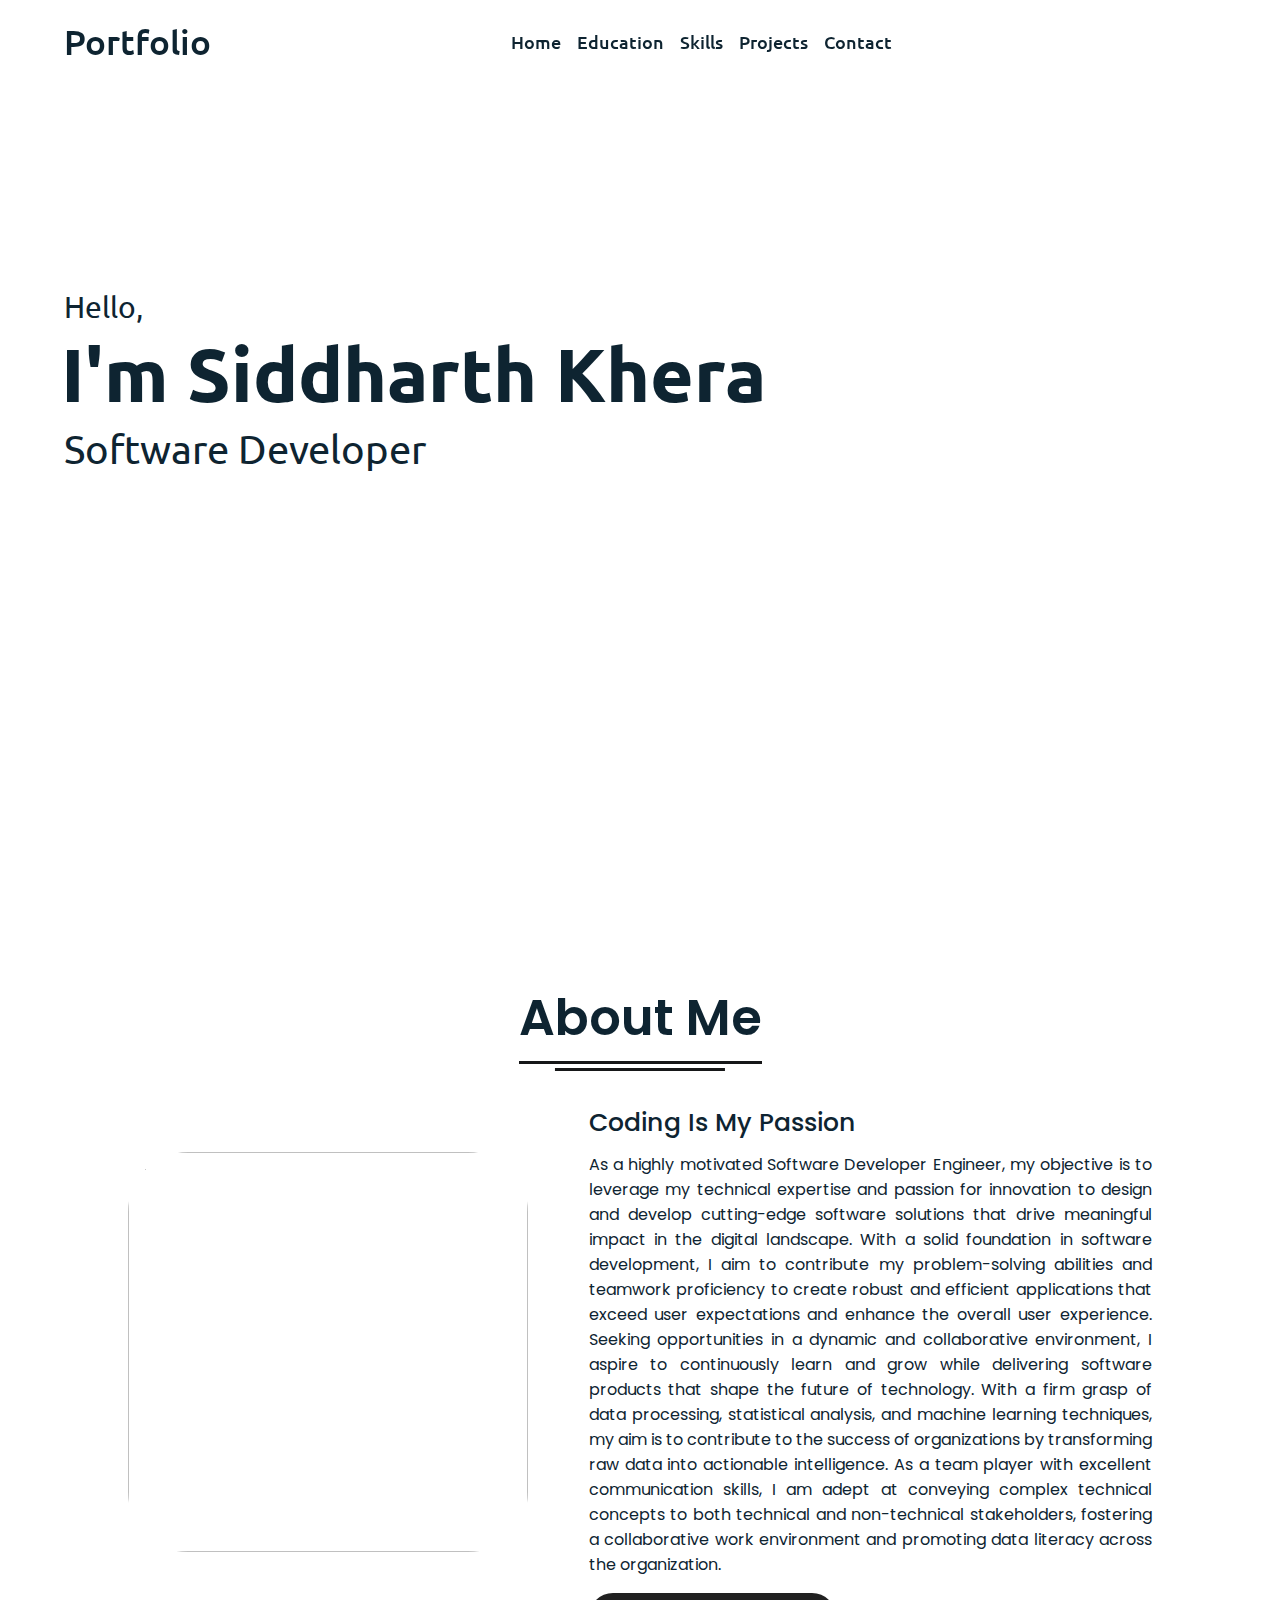
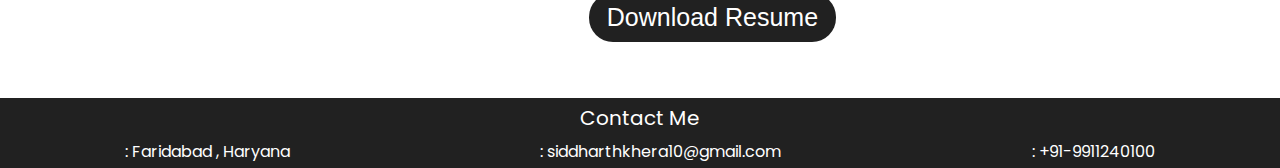
==== index.html @ f9340d4c "Commit" ====
<!DOCTYPE html>
<html lang="en" dir="ltr">
  <head>
    <meta charset="UTF-8" />
    <title>Siddharth Khera</title>
    <link rel="stylesheet" href="style.css" />
    <link rel="stylesheet" href="https://cdnjs.cloudflare.com/ajax/libs/font-awesome/6.4.0/css/all.min.css" integrity="sha512-iecdLmaskl7CVkqkXNQ/ZH/XLlvWZOJyj7Yy7tcenmpD1ypASozpmT/E0iPtmFIB46ZmdtAc9eNBvH0H/ZpiBw==" crossorigin="anonymous" referrerpolicy="no-referrer" />
    <meta name="viewport" content="width=device-width, initial-scale=1.0" />
  </head>
  <body>
    <div class="scroll-button">
      <a href="#home"><i class="fas fa-arrow-up"></i></a>
    </div>
    <nav>
      <div class="navbar">
        <div class="logo"><a href="#">Portfolio</a></div>
        <ul class="menu">
          <li><a href="#home">Home</a></li>
          <li><a href="about.html">Education</a></li>
          <li><a href="skills.html">Skills</a></li>
          <li><a href="projects.html">Projects</a></li>
          <li><a href="#contact">Contact</a></li>
          <div class="cancel-btn">
            <i class="fas fa-times"></i>
          </div>
        </ul>
        <div class="media-icons">
          <a href="https://www.linkedin.com/in/siddharth-khera-516222218" target="_blank"><i class="fa-brands fa-linkedin fa-lg"></i></a>
          <a href="https://github.com/siddhahahrthh" target="_blank"><i class="fa-brands fa-github fa-lg"></i></a>
        </div>
      </div>
      <div class="menu-btn">
        <i class="fas fa-bars"></i>
      </div>
    </nav>

    <section class="home" id="home">
      <div class="home-content">
        <div class="text">
          <div class="text-one">Hello,</div>
          <div class="text-two">I'm Siddharth Khera</div>
          <div class="text-three">Software Developer </div>
        </div>
      </div>
    </section>

    <section class="about" id="about">
      <div class="content">
        <div class="title"><span>About Me</span></div>
        <div class="about-details">
          <div class="left">
            <img src="images/about.jpg" alt="" />
          </div>
          <div class="right">
            <div class="topic">Coding Is My Passion</div>
            <p>
              As a highly motivated Software Developer Engineer, my objective is to leverage my technical expertise and passion for innovation to design and develop cutting-edge software solutions that drive meaningful impact in the digital landscape. With a solid foundation in software development, I aim to contribute my problem-solving abilities and teamwork proficiency to create robust and efficient applications that exceed user expectations and enhance the overall user experience. Seeking opportunities in a dynamic and collaborative environment, I aspire to continuously learn and grow while delivering software products that shape the future of technology. With a firm grasp of data processing, statistical analysis, and machine learning techniques, my aim is to contribute to the success of organizations by transforming raw data into actionable intelligence. As a team player with excellent communication skills, I am adept at conveying complex technical concepts to both technical and non-technical stakeholders, fostering a collaborative work environment and promoting data literacy across the organization.
            </p>
            <div class="button">
              <button><a class=" downloadbut" href="Images/Resume_Siddharth.pdf" download>
                Download Resume
            </a></button>
            </div>
          </div>
        </div>
      </div>
    </section>

   <footer>
    <div class="contact" id="contact">
        <div class="conc" >Contact Me</div>
        <div class="details"> 
          <div class="loc"> <i class="fa-solid fa-location-dot" style="color: #ffffff;"></i> : Faridabad , Haryana </div>
          <div class="email"> <i class="fa-regular fa-envelope" style="color: #ffffff;"></i> : siddharthkhera10@gmail.com </div>
          <div class="number"><i class="fa-solid fa-phone" style="color: #ffffff;"></i> : +91-9911240100 </div>
        </div>
        </div>
      </footer>
    <script src="script.js"></script>
  </body>
</html>
---- style.css ----
@import url('https://fonts.googleapis.com/css2?family=Poppins:wght@400;500;600;700&family=Ubuntu:wght@400;500;700&display=swap');
*{
  margin: 0;
  padding: 0;
  box-sizing: border-box;
  text-decoration: none;
  scroll-behavior: smooth;
}
body {
  min-height: 100vh;
  display: flex;
  flex-direction: column;
}
::-webkit-scrollbar {
    width: 10px;
}
::-webkit-scrollbar-track {
    background: #f1f1f1;
}
::-webkit-scrollbar-thumb {
    background: #262627;
    border-radius: 12px;
    transition: all 0.3s ease;
}

::-webkit-scrollbar-thumb:hover {
    background: #4070f4;
}

nav{
  position: fixed;
  width: 100%;
  padding: 20px 0;
  z-index: 998;
  transition: all 0.3s ease;
  font-family: 'Ubuntu', sans-serif;
}
nav.sticky{
  background: #212121;
  padding: 13px 0;
}
nav .navbar{
  width: 90%;
  display: flex;
  justify-content: space-between;
  align-items: center;
  margin: auto;
}
nav .navbar .logo a{
  font-weight: 500;
  font-size: 35px;
  color: #0E2431;
}
nav.sticky .navbar .logo a{
  color: #fff;
}
nav .navbar .menu{
  display: flex;
  position: relative;
}
nav .navbar .menu li{
  list-style: none;
  margin: 0 8px;
}
.navbar .menu a{
  font-size: 18px;
  font-weight: 500;
  color: #0E2431;
  padding: 6px 0;
  transition: all 0.4s ease;
}
.navbar .menu a:hover{
  color: #4070f4;
}
nav.sticky .menu a{
  color: #FFF;
}
nav.sticky .menu a:hover{
  color: #2799dc;
}
.navbar .media-icons a{
  color: #0E2431;
  font-size: 18px;
  margin: 0 6px;
}
.navbar .media-icons a:hover{
  color: #4070f4;
}
nav.sticky .media-icons a:hover{
  color: #2799dc;
}
nav.sticky .media-icons a{
  color: #FFF;
}

nav .menu-btn,
.navbar .menu .cancel-btn{
  position: absolute;
  color: #fff;
  right: 30px;
  top: 20px;
  font-size: 20px;
  cursor: pointer;
  transition: all 0.3s ease;
  display: none;
}
nav .menu-btn{
  color: #000000;
}
nav.sticky .menu-btn{
  color: #FFF;
}
.navbar .menu .menu-btn{
  color: #fff;
}

.home{
  height: 100vh;
  width: 100%;
  background: url("images/img9.jpeg") no-repeat;
  background-size: cover;
  background-position: center;
  background-attachment: fixed;
  font-family: 'Ubuntu', sans-serif;
}
.home .text{
  margin-bottom: 15%;
}
.home .home-content{
  width: 90%;
  height: 100%;
  margin:auto;
  display: flex;
  flex-direction: column;
  justify-content: center;
}
.home .text-one{
  font-size: 30px;
  color: #0E2431;
}
.home .text-two{
  color: #0E2431;
  font-size: 75px;
  font-weight: 600;
  margin-left: -3px;
}
.home .text-three{
  font-size: 40px;
  margin: 5px 0;
  color: #0E2431;
}
.home .text-four{
  font-size: 23px;
  margin: 5px 0;
  color: #0E2431;
}
.home .button{
  margin: 14px 0;
}
.home .button button{
  outline: none;
  padding: 8px 16px;
  border-radius: 15px;
  font-size: 25px;
  font-weight: 400;
  background: #4070f4;
  color: #fff;
  cursor: pointer;
  border: 2px solid transparent;
  transition: all 0.4s ease;
}
.home .button button:hover{
  border-color: #4070f4;
  background-color: #fff;
  color: #4070f4;
}
section{
  padding-top: 40px;
}
section .content{
  width: 80%;
  margin: 40px auto;
  font-family: 'Poppins', sans-serif;
}
.about .about-details{
  display: flex;
  justify-content: space-between;
  align-items: center;
}
section .title{
  display: flex;
  justify-content: center;
  margin-bottom: 40px;
}
section .title span{
  color: #0E2431;
  font-size: 50px;
  font-weight: 600;
  position: relative;
  padding-bottom: 8px;
}
section .title span::before,
section .title span::after{
  content: '';
  position: absolute;
  height: 3px;
  width: 100%;
  background: #161718;
  left: 0;
  bottom: 0;
}
section .title span::after{
  bottom: -7px;
  width: 70%;
  left: 50%;
  transform: translateX(-50%);
}
.about .about-details .left{
  width: 45%;
}
.about .left{
  margin-bottom: 5%;
}
.about .left img{
  height: 400px;
  width: 400px;
  object-fit: cover;
  border-radius: 15%;
}
.about-details .right{
  width: 55%;
}
section  .topic{
  color: #0E2431;
  font-size: 25px;
  font-weight: 500;
  margin-bottom: 10px;
}
.topic1{
  color: #0E2431;
  font-size: 25px;
  font-weight: 500;
}
.topic2{
  color: #0E2431;
  font-size: 18px;
  font-weight: 500;
}
.about-details .right p{
  text-align: justify;
  color: #0E2431;
}
section .button{
  margin: 16px 0;
}
section .button button{
  outline: none;
  padding: 8px 16px;
  border-radius: 24px;
  font-size: 25px;
  font-weight: 400;
  background: #212121;
  color: #fff;
  border: 2px solid transparent;
  cursor: pointer;
  transition: all 0.4s ease;
}
section .button button:hover{
  border-color: #4070f4;
  background-color: #fff;
  color: #4070f4;
}

 /* My Skills CSS */
 .skills {
  max-width: 90rem;
  margin: auto;
  margin-top: 2.5rem;
  display: flex;
  justify-content: center;
  font-family: 'Poppins', sans-serif;
}

.skill-header {
  margin-bottom: 1rem;
  text-align: center;
  font-family: Marker Felt;
  font-size: 30px;
}
.skills-wrapper {
  background-color: #fff;
  border-radius: 11px;
  box-shadow: 0 3px 10px black;
  padding: 20px;
  margin: 10px;
  width:1000px;
}
.skills-wrapper img {
  background-color: #fff;
  border-radius: 11px;
  box-shadow: 0 3px 10px black;
  padding: 20px;
  margin: 10px;
}
.row1
{
  display: flex;
  justify-content: center;
}
.iconbox
{
  width: 10rem;
  height: 11.25rem;
}
.icon {
  width: 11.875rem;
  height: 11.25rem;
}
.iconbox2
{
  width: 17rem;
  height: 11.25rem;
}
.icon-card {
  background-color: #fff;
  border-radius: 11px;
  box-shadow: 0 3px 10px var(--secondary-shadow);
  padding: 20px;
  margin: 10px;
}
.techheading
{
  text-align: center;
  font-size: 45px;
  padding-bottom: 8px;
  font-family: papyrus;
}
.services .boxes{
  display: flex;
  flex-wrap: wrap;
  justify-content: space-between;
}
.techdetails{
  position: absolute;
  bottom: 30px;
}
.services .boxes .box{
  margin: 20px 0;
  width: calc(100% / 3 - 20px);
  text-align: center;
  border-radius: 12px;
  padding: 30px 10px;
  box-shadow: 0 5px 10px rgba(0, 0, 0, 0.12);
  cursor: default;
  transition: all 0.4s ease;
  position: relative;
}
.services .boxes .box:hover{
  background: #4070f4;
  color: #fff;
}
.services .boxes .box .icon{
  height: 50px;
  width: 50px;
  background: #212121;
  border-radius: 50%;
  text-align: center;
  line-height: 50px;
  font-size: 18px;
  color: #fff;
  margin: 0 auto 10px auto;
  transition: all 0.4s ease;
}
.boxes .box:hover .icon{
  background-color: #fff;
  color: #4070f4;
}
.services .boxes .box:hover .topic,
.services .boxes .box:hover p{
  color: #0E2431;
  transition: all 0.4s ease;
}
.services .boxes .box:hover .topic,
.services .boxes .box:hover p{
  color: #fff;
}

/* Projects */

.projects {
  padding: 32px 0;
  margin-top: 2rem;
}

.project-pic {
  width: 90%;
  height: 30%;
  border-radius: 5%;
  margin-bottom: 10px;
}

.projects-container {
  display: flex;
  align-items: center;
  justify-content: center;
}
.projects-title {
  text-align: center;
  margin-bottom: 25px;
}

.project-container {
  width: 21.875rem;
  height: 500px;
  padding: 1rem;
  position: relative;
  text-align: center;
}
.project-container p {
  padding: 0.4rem;

}

.project-title {
  margin-bottom: black;
}

.project-details {
  margin-top: 10 px ;
}
.project-link{
  font: rgba(28, 148, 246, 0.836);
  position: absolute;
  bottom: 10px;
  width: 85%;
  text-align: center;

}
.project-card {
  background-color: #fff;
  border-radius: 11px;
  box-shadow: 0 3px 10px black;
  padding: 20px;
  margin: 10px;
}

/*Education*/

.ed{
  display: flex;
  justify-content: space-between;
  flex-wrap: wrap;
  padding-top: 40px;
  padding-bottom: 40px;
}
.break {
  flex-basis: 100%;
  height: 0;
}

/* Footer and Contact */


.contact{
  background: #212121;
  height: 70px;
  position: relative;
}
.details{
  display: flex;
  justify-content: space-around;
  color: #ffffff;
  padding-top: 6px;
}
.conc{
  color: #ffffff;
  font-size: 20px;
  font-weight: 400;
  text-align: center;
  padding-top: 5px;
}

footer{
  background: #212121;
  font-family: 'Poppins', sans-serif;
  margin-top: auto;
}

.scroll-button a{
  position: fixed;
  bottom: 20px;
  right: 20px;
  color: #fff;
  background: #484949;
  padding: 7px 12px;;
  font-size: 18px;
  border-radius: 6px;
  box-shadow: rgba(0, 0, 0, 0.15);
  display: none;
}
.downloadbut
{
  color: #fff;
}

@media (max-width: 1190px) {
  section .content{
    width: 85%;
  }
}
@media (max-width: 1000px) {
  .about .about-details{
    justify-content: center;
    flex-direction: column;
  }
  .about .about-details .left{
    display: flex;
    justify-content: center;
    width: 100%;
  }
  .about-details .right{
    width: 90%;
    margin: 40px 0;
  }
  .services .boxes .box{
    margin: 20px 0;
    width: calc(100% / 2 - 20px);
  }
}
@media (max-width: 900px) {
  .about .left img{
    height: 350px;
    width: 350px;
  }
}

@media (max-width: 750px) {
  nav .navbar{
    width: 90%;
  }
  nav .navbar .menu{
    position: fixed;
    left: -100%;
    top: 0;
    background: #0E2431;
    height: 100vh;
    max-width: 400px;
    width: 100%;
    padding-top: 60px;
    flex-direction: column;
    align-items: center;
    transition: all 0.5s ease;
  }
  .navbar.active .menu{
    left: 0;
  }
  nav .navbar .menu a{
    font-size: 23px;
    display: block;
    color: #fff;
    margin: 10px 0;
  }
  nav.sticky .menu a:hover{
    color: #4070f4;
  }
  nav .navbar .media-icons{
    display: none;
  }
  nav .menu-btn,
  .navbar .menu .cancel-btn{
    display: block;
  }
  .home .text-two{
    font-size: 65px;
  }
  .home .text-three{
    font-size: 35px;
  }
  .skills .skills-details{
    align-items: center;
    justify-content: center;
    flex-direction: column;
  }
  .skills-details .text{
    width: 100%;
    margin-bottom: 50px;
  }
  .skills-details .boxes{
    justify-content: center;
    align-items: center;
    width: 100%;
  }
  .services .boxes .box{
    margin: 20px 0;
    width: 100%;
  }
  .contact .text{
    width: 100%;
}
}

@media (max-width: 500px){
  .home .text-two{
    font-size: 55px;
  }
  .home .text-three{
    font-size: 33px;
  }
  .skills-details .boxes .per{
    font-size: 50px;
    color: #4070f4;
  }
}
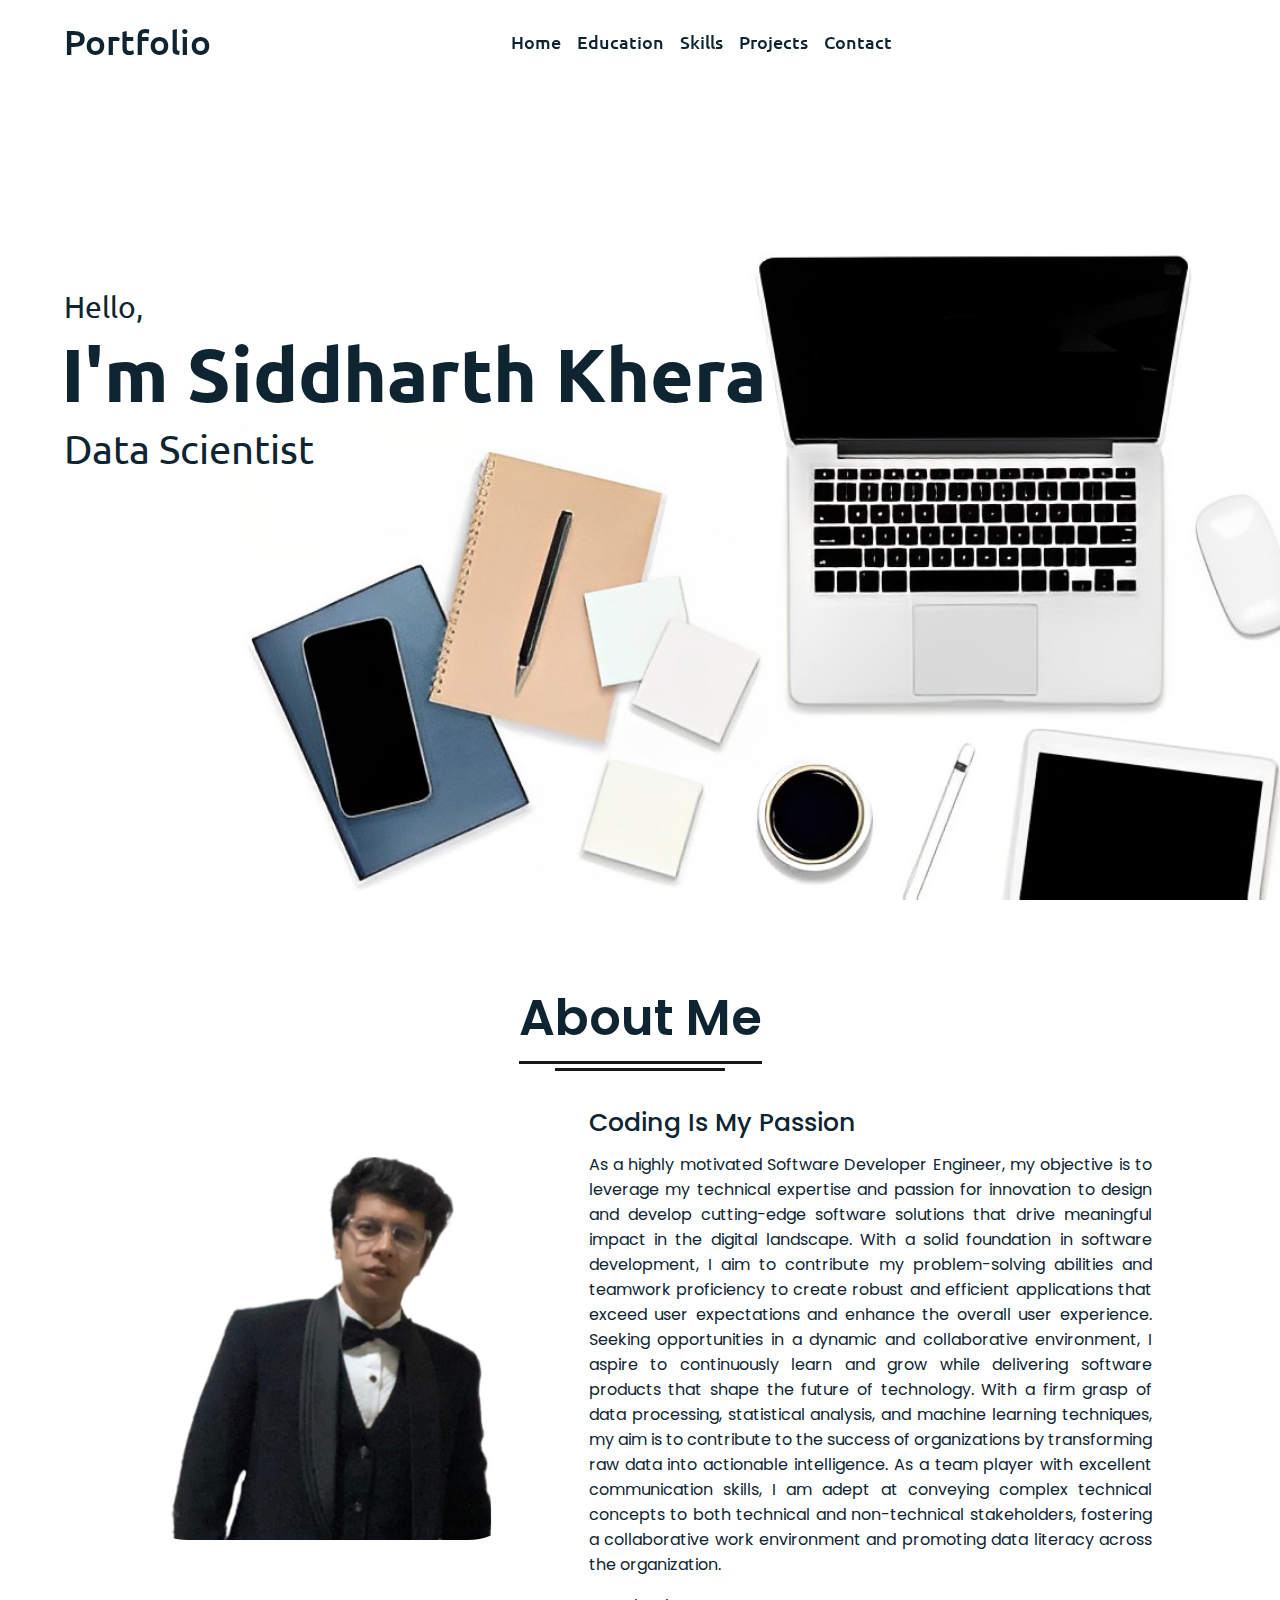
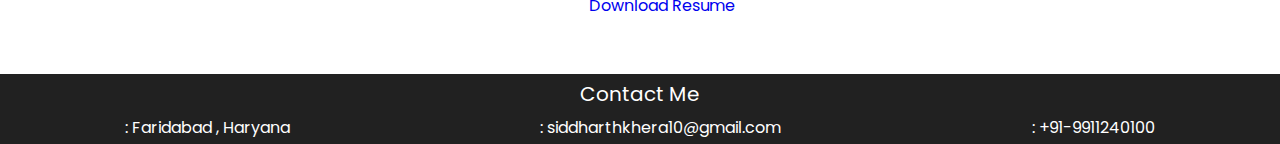
==== commit 959f60ae: "Update index.html" ====
--- a/index.html
+++ b/index.html
@@ -39,7 +39,7 @@
         <div class="text">
           <div class="text-one">Hello,</div>
           <div class="text-two">I'm Siddharth Khera</div>
-          <div class="text-three">Software Developer </div>
+          <div class="text-three">Data Scientist </div>
         </div>
       </div>
     </section>
@@ -49,7 +49,7 @@
         <div class="title"><span>About Me</span></div>
         <div class="about-details">
           <div class="left">
-            <img src="images/about.jpg" alt="" />
+            <img src="Images/about.jpg" alt="" />
           </div>
           <div class="right">
             <div class="topic">Coding Is My Passion</div>
@@ -57,9 +57,9 @@
               As a highly motivated Software Developer Engineer, my objective is to leverage my technical expertise and passion for innovation to design and develop cutting-edge software solutions that drive meaningful impact in the digital landscape. With a solid foundation in software development, I aim to contribute my problem-solving abilities and teamwork proficiency to create robust and efficient applications that exceed user expectations and enhance the overall user experience. Seeking opportunities in a dynamic and collaborative environment, I aspire to continuously learn and grow while delivering software products that shape the future of technology. With a firm grasp of data processing, statistical analysis, and machine learning techniques, my aim is to contribute to the success of organizations by transforming raw data into actionable intelligence. As a team player with excellent communication skills, I am adept at conveying complex technical concepts to both technical and non-technical stakeholders, fostering a collaborative work environment and promoting data literacy across the organization.
             </p>
             <div class="button">
-              <button><a class=" downloadbut" href="Images/Resume_Siddharth.pdf" download>
+              <a href="Images/Resume_Siddharth.pdf" download>
                 Download Resume
-            </a></button>
+            </a>
             </div>
           </div>
         </div>
--- a/style.css
+++ b/style.css
@@ -118,7 +118,7 @@
 .home{
   height: 100vh;
   width: 100%;
-  background: url("images/img9.jpeg") no-repeat;
+  background: url("Images/img9.jpeg") no-repeat;
   background-size: cover;
   background-position: center;
   background-attachment: fixed;
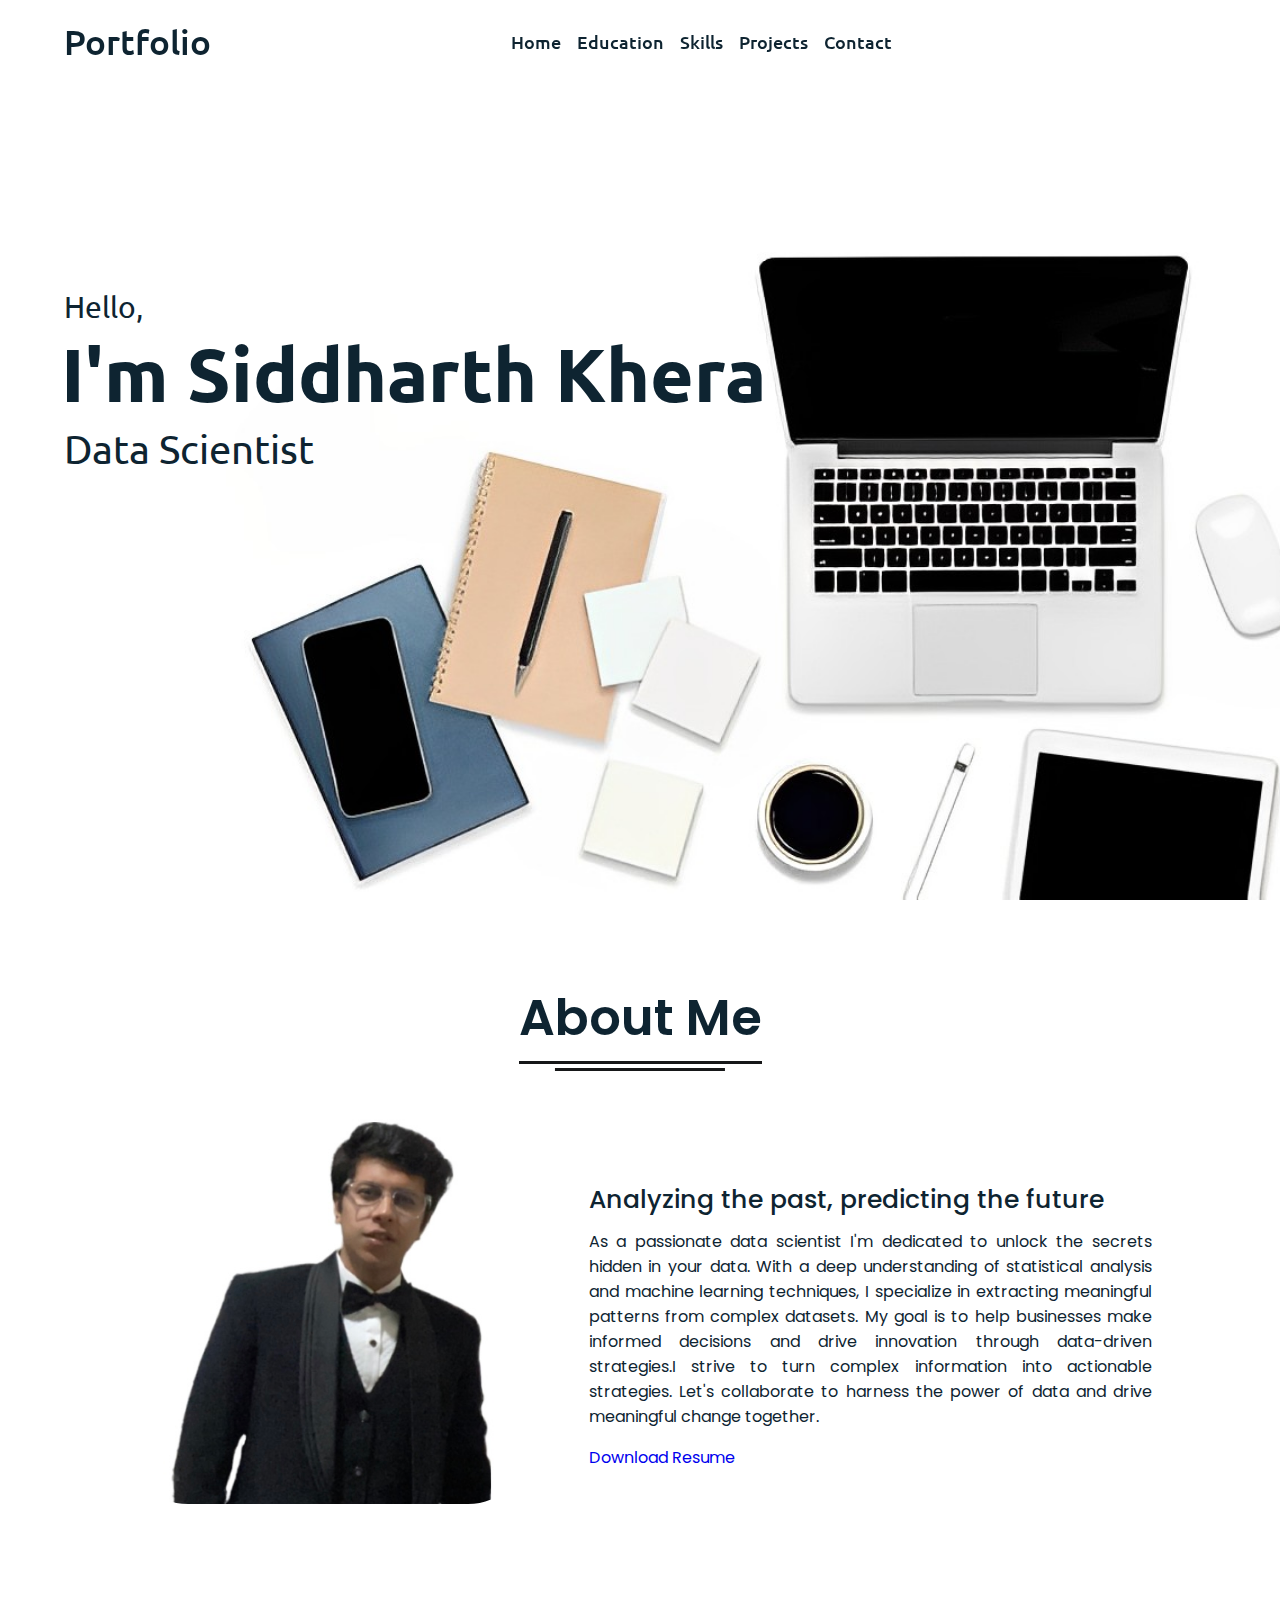
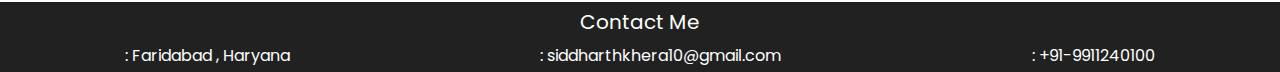
==== commit 5885feef: "Update index.html" ====
--- a/index.html
+++ b/index.html
@@ -52,9 +52,9 @@
             <img src="Images/about.jpg" alt="" />
           </div>
           <div class="right">
-            <div class="topic">Coding Is My Passion</div>
+            <div class="topic">Analyzing the past, predicting the future</div>
             <p>
-              As a highly motivated Software Developer Engineer, my objective is to leverage my technical expertise and passion for innovation to design and develop cutting-edge software solutions that drive meaningful impact in the digital landscape. With a solid foundation in software development, I aim to contribute my problem-solving abilities and teamwork proficiency to create robust and efficient applications that exceed user expectations and enhance the overall user experience. Seeking opportunities in a dynamic and collaborative environment, I aspire to continuously learn and grow while delivering software products that shape the future of technology. With a firm grasp of data processing, statistical analysis, and machine learning techniques, my aim is to contribute to the success of organizations by transforming raw data into actionable intelligence. As a team player with excellent communication skills, I am adept at conveying complex technical concepts to both technical and non-technical stakeholders, fostering a collaborative work environment and promoting data literacy across the organization.
+               As a passionate data scientist I'm dedicated to unlock the secrets hidden in your data. With a deep understanding of statistical analysis and machine learning techniques, I specialize in extracting meaningful patterns from complex datasets. My goal is to help businesses make informed decisions and drive innovation through data-driven strategies.I strive to turn complex information into actionable strategies. Let's collaborate to harness the power of data and drive meaningful change together.
             </p>
             <div class="button">
               <a href="Images/Resume_Siddharth.pdf" download>
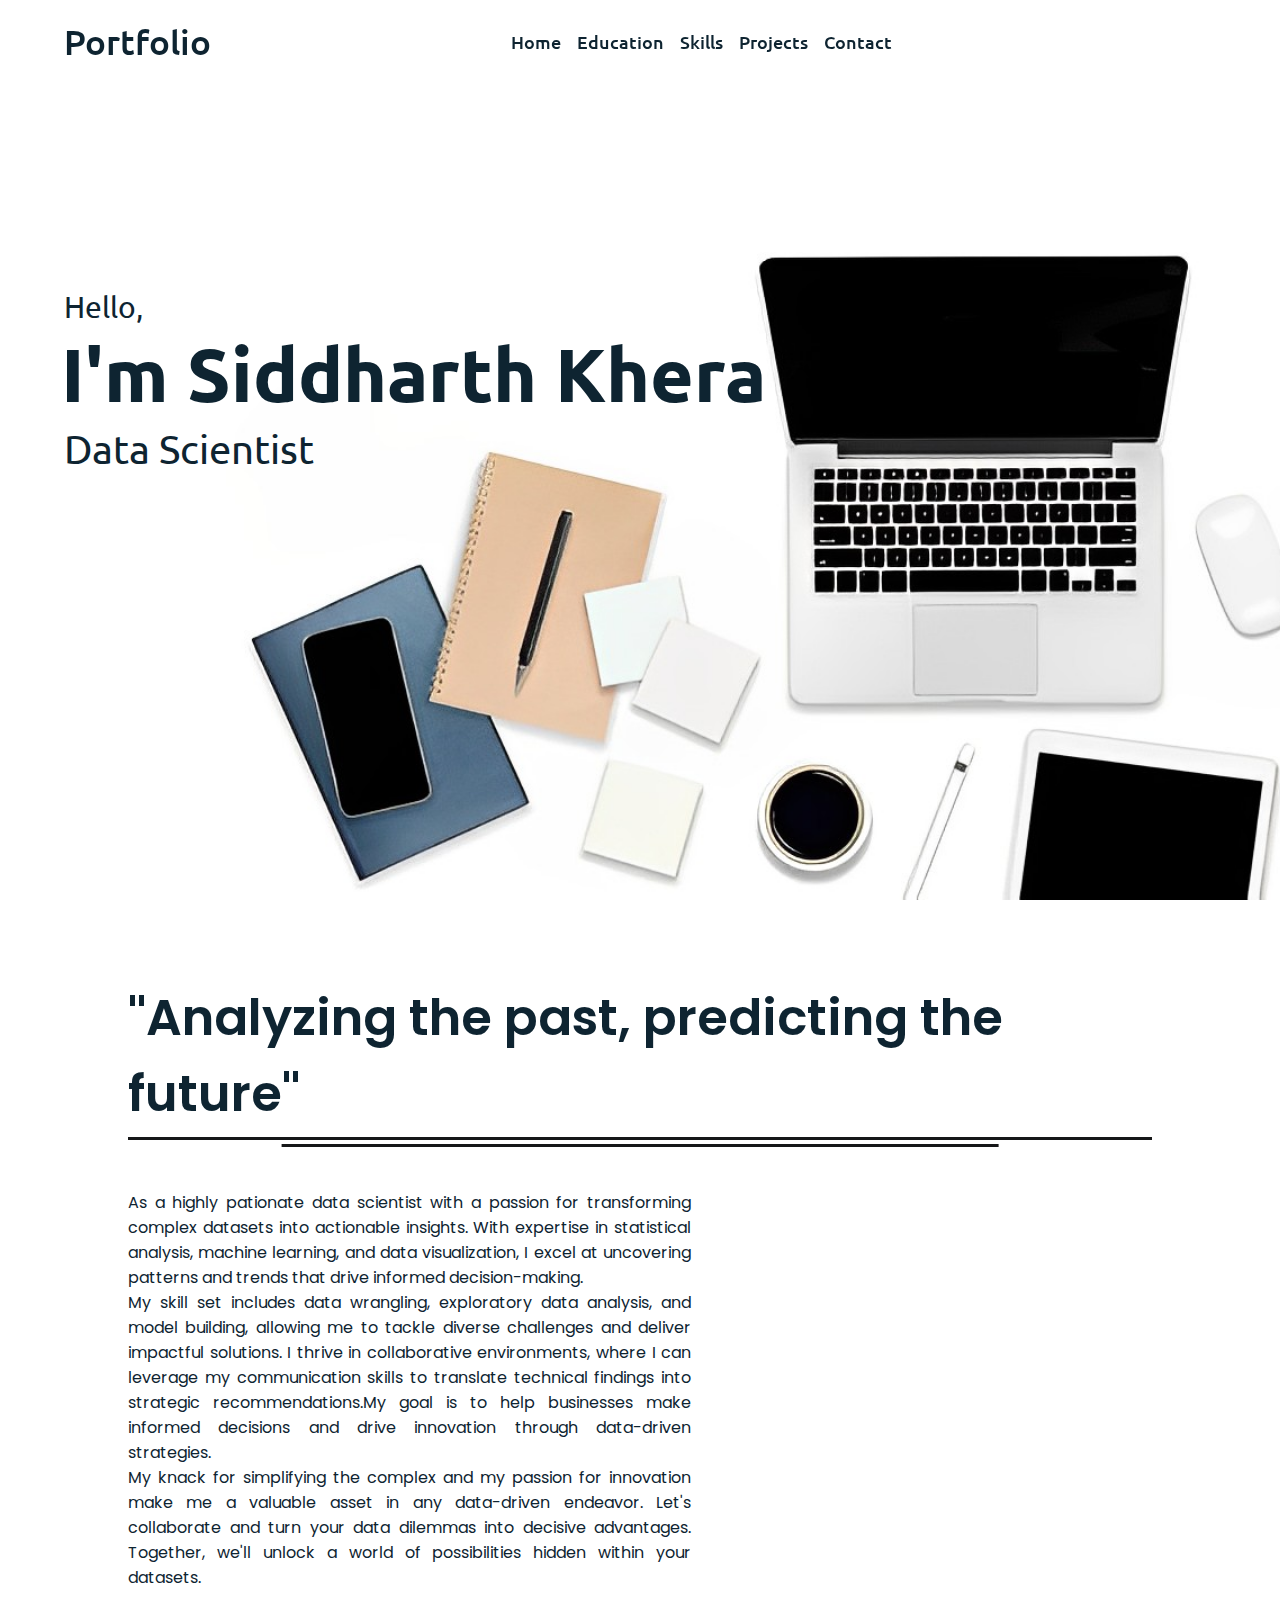
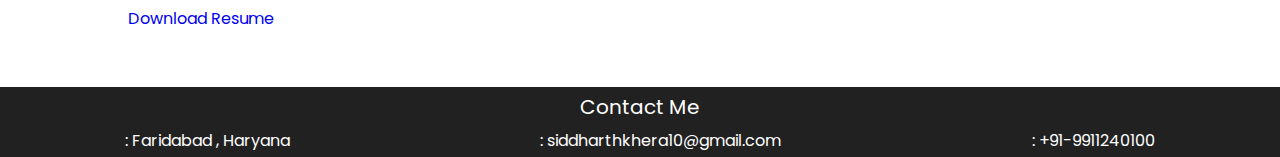
==== commit 996b4a85: "Update index.html" ====
--- a/index.html
+++ b/index.html
@@ -46,15 +46,16 @@
 
     <section class="about" id="about">
       <div class="content">
-        <div class="title"><span>About Me</span></div>
+        <div class="title"><span>"Analyzing the past, predicting the future"</span></div>
         <div class="about-details">
-          <div class="left">
-            <img src="Images/about.jpg" alt="" />
-          </div>
           <div class="right">
-            <div class="topic">Analyzing the past, predicting the future</div>
+            <div class="topic"></div>
             <p>
-               As a passionate data scientist I'm dedicated to unlock the secrets hidden in your data. With a deep understanding of statistical analysis and machine learning techniques, I specialize in extracting meaningful patterns from complex datasets. My goal is to help businesses make informed decisions and drive innovation through data-driven strategies.I strive to turn complex information into actionable strategies. Let's collaborate to harness the power of data and drive meaningful change together.
+                As a highly pationate data scientist with a passion for transforming complex datasets into actionable insights. With expertise in statistical analysis, machine learning, and data visualization, I excel at uncovering patterns and trends that drive informed decision-making.
+                <br>
+                My skill set includes data wrangling, exploratory data analysis, and model building, allowing me to tackle diverse challenges and deliver impactful solutions. I thrive in collaborative environments, where I can leverage my communication skills to translate technical findings into strategic recommendations.My goal is to help businesses make informed decisions and drive innovation through data-driven strategies. 
+                <br>
+                My knack for simplifying the complex and my passion for innovation make me a valuable asset in any data-driven endeavor. Let's collaborate and turn your data dilemmas into decisive advantages. Together, we'll unlock a world of possibilities hidden within your datasets.
             </p>
             <div class="button">
               <a href="Images/Resume_Siddharth.pdf" download>
